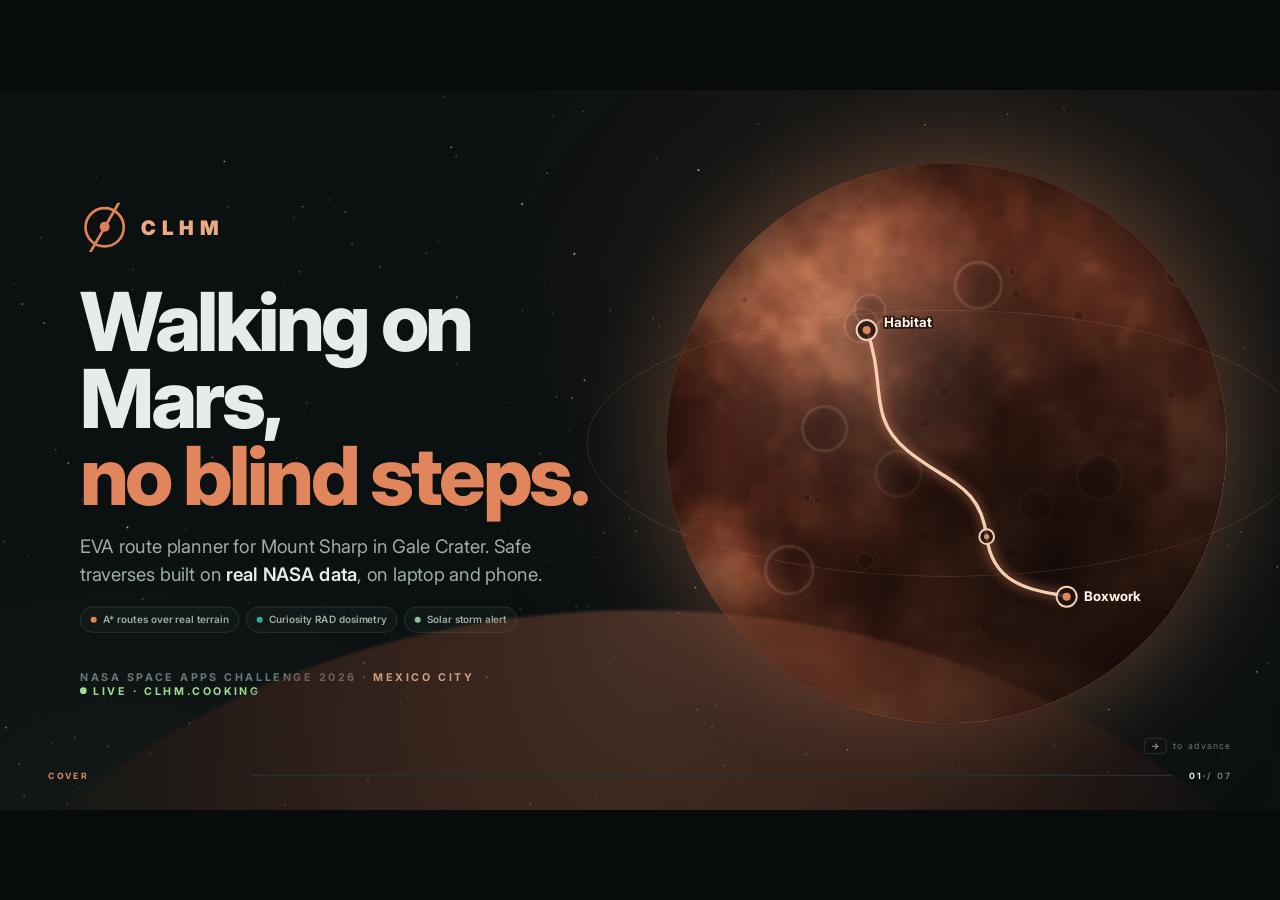
==== index.html @ 2a2dde93 "Add files via upload" ====
<!doctype html>
<html lang="en">
<head>
<meta charset="utf-8">
<meta name="viewport" content="width=device-width, initial-scale=1">
<title>CLHM · Walking on Mars (7 Slides) · NASA Space Apps 2026</title>
<link rel="preconnect" href="https://fonts.googleapis.com">
<link href="https://fonts.googleapis.com/css2?family=Inter:wght@400;500;600;700;800;900&display=swap" rel="stylesheet">
<style>
:root{
  --bg:#0b1011;--bg2:#0e1415;--panel:#141c1d;--panel2:#17201f;--line:#263033;--line2:#37413e;
  --copper:#e1865c;--copper2:#eeb58c;--peach:#f2cfb3;--logo:#df8056;
  --mars1:#b16b4d;--mars2:#92563f;--mars3:#603c32;
  --sage:#8abf94;--sage2:#9fe08f;--sage3:#497752;--teal:#28aaa0;--yellow:#f0cd55;--red:#d87358;
  --text:#e8ece8;--muted:#9eaea3;--dim:#6c7777;
  --ease:cubic-bezier(.7,0,.2,1);--out:cubic-bezier(.16,1,.3,1);
}
*{box-sizing:border-box}
html,body{margin:0;height:100%;background:#070b0c;overflow:hidden;font-family:Inter,"Segoe UI",Arial,sans-serif;color:var(--text);-webkit-font-smoothing:antialiased}
svg.icon{width:1em;height:1em;fill:none;stroke:currentColor;stroke-width:1.7;stroke-linecap:round;stroke-linejoin:round}

/* 1920x1080 stage, scaled to fit the window */
.deck{position:absolute;left:50%;top:50%;width:1920px;height:1080px;transform-origin:0 0;overflow:hidden;
  background:radial-gradient(1200px 700px at 78% 18%,#e1865c14,transparent 70%),radial-gradient(900px 600px at 10% 100%,#8abf940d,transparent 70%),var(--bg)}
#stars{position:absolute;inset:0;width:100%;height:100%;transition:transform 1.6s var(--ease)}
.grain{position:absolute;inset:0;pointer-events:none;opacity:.05;background-image:radial-gradient(#fff 1px,transparent 1px);background-size:3px 3px;mix-blend-mode:overlay}

/* chrome */
.brand{position:absolute;left:72px;top:54px;display:flex;align-items:center;gap:14px;z-index:20;transition:opacity .6s}
.brand svg{width:42px;height:42px}
.brand b{color:#edaa80;font-size:17px;font-weight:800;letter-spacing:4px}
.brand span{color:var(--dim);font-size:13px;font-weight:700;letter-spacing:3px;margin-left:10px;padding-left:16px;border-left:1px solid var(--line2)}
.deck.is-cover .brand{opacity:0}
.footer{position:absolute;left:72px;right:72px;bottom:44px;display:flex;align-items:center;gap:24px;z-index:20;font-size:13px;font-weight:700;letter-spacing:3px;color:var(--dim);text-transform:uppercase}
.footer .section{color:var(--copper);min-width:280px}
.footer .bar{flex:1;height:2px;background:var(--line);border-radius:2px;overflow:hidden}
.footer .bar i{display:block;height:100%;width:0;background:linear-gradient(90deg,var(--copper),var(--peach));transition:width 1s var(--ease)}
.footer .count b{color:var(--text)}
.hint{position:absolute;right:72px;bottom:84px;z-index:20;font-size:13px;color:var(--dim);letter-spacing:2px;display:flex;gap:10px;align-items:center;transition:opacity .5s}
.hint kbd{border:1px solid var(--line2);border-radius:6px;padding:3px 9px;color:var(--muted);font:600 13px Inter,sans-serif}
.deck:not(.is-cover) .hint{opacity:0}

/* slides */
.slide{position:absolute;inset:0;pointer-events:none;z-index:10}
.slide.active{pointer-events:auto}
.r{opacity:0;transform:translateY(34px);filter:blur(6px);transition:opacity .35s,transform .45s var(--ease),filter .35s}
.slide.active .r{opacity:1;transform:none;filter:none;transition:opacity .8s var(--out),transform 1s var(--out),filter .8s;transition-delay:calc(var(--d,0) * 110ms + 380ms)}
.col{position:absolute;top:0;bottom:0;display:flex;flex-direction:column;justify-content:center;width:640px}
.col.left{left:120px}.col.right{left:1190px;width:620px}
.kicker{display:flex;align-items:center;gap:14px;color:var(--copper);font-size:17px;font-weight:800;letter-spacing:4px;text-transform:uppercase;margin-bottom:26px}
.kicker:before{content:"";width:28px;height:2px;background:var(--copper)}
.kicker .n{color:var(--dim)}
h1,h2{margin:0;font-weight:800;letter-spacing:-2px;line-height:1.02}
h2{font-size:68px}
h2 em,h1 em{font-style:normal;color:var(--copper)}
.lead{margin:26px 0 0;font-size:24px;line-height:1.5;color:var(--muted);max-width:600px}
.lead strong{color:var(--text);font-weight:600}

/* key figure */
.stat{margin-top:40px;display:flex;align-items:center;gap:28px;padding-left:26px;border-left:3px solid var(--copper)}
.stat .num{font-size:108px;font-weight:900;letter-spacing:-5px;line-height:.9;white-space:nowrap;
  background:linear-gradient(180deg,#fff2e6 0%,var(--peach) 30%,var(--copper) 100%);-webkit-background-clip:text;background-clip:text;color:transparent}
.stat .num small{font-size:.42em;letter-spacing:-1px}
.stat .lbl{font-size:20px;line-height:1.45;color:var(--muted);max-width:320px}
.stat .lbl b{color:var(--text);font-weight:600}
.tags{display:flex;gap:10px;flex-wrap:wrap;margin-top:28px}
.tag{display:inline-flex;align-items:center;gap:9px;padding:9px 15px;border:1px solid var(--line2);border-radius:999px;background:#121a1acc;color:var(--muted);font-size:15px;font-weight:600}
.tag i{width:9px;height:9px;border-radius:50%;background:var(--sage)}
.tag.copper i{background:var(--copper)}.tag.teal i{background:var(--teal)}.tag.yellow i{background:var(--yellow)}.tag.red i{background:var(--red)}.tag.blue i{background:#3c8cff}

/* devices */
.devices{position:absolute;inset:0;z-index:5;pointer-events:none}
.device{position:absolute;left:0;top:0;transition:transform 1.25s var(--ease),opacity .9s var(--ease)}
.float{animation:float 7s ease-in-out infinite}
.phone .float{animation-delay:-3.5s}
@keyframes float{0%,100%{transform:translateY(0)}50%{transform:translateY(-10px)}}
.bump{animation:bump .9s var(--ease)}
@keyframes bump{0%{transform:none}40%{transform:translateY(16px) scale(.975)}100%{transform:none}}
.laptop{width:1040px}
.lid{position:relative;width:1040px;padding:16px 16px 26px;border-radius:26px 26px 6px 6px;background:linear-gradient(180deg,#22292b,#111516 60%);box-shadow:inset 0 0 0 1.5px #3a4446,inset 0 0 0 6px #0b0e0f,0 40px 90px #000a}
.lid:after{content:"CLHM";position:absolute;left:0;right:0;bottom:6px;text-align:center;font:700 10px Inter,sans-serif;letter-spacing:4px;color:#4b5658}
.screen{position:relative;overflow:hidden;background:#0e1415}
.laptop .screen{width:1008px;height:630px;border-radius:10px}
.laptop .notch{position:absolute;left:50%;top:16px;width:120px;height:17px;transform:translateX(-50%);background:#0b0e0f;border-radius:0 0 10px 10px;z-index:3}
.laptop .notch:after{content:"";position:absolute;left:50%;top:5px;width:6px;height:6px;margin-left:-3px;border-radius:50%;background:#1d2a33;box-shadow:inset 0 0 2px #4a7a9a}
.base{position:relative;width:1180px;height:24px;margin-left:-70px;border-radius:2px 2px 22px 22px;background:linear-gradient(180deg,#4a5355 0,#2b3234 30%,#161a1b 100%);box-shadow:0 30px 60px #000c}
.base:before{content:"";position:absolute;left:50%;top:0;width:170px;height:9px;margin-left:-85px;border-radius:0 0 12px 12px;background:linear-gradient(180deg,#1b2021,#2c3335)}
.shadow{position:absolute;left:4%;right:4%;bottom:-40px;height:40px;background:radial-gradient(closest-side,#000c,transparent);filter:blur(8px)}
.phone{width:278px}
.phone .body{position:relative;padding:11px;border-radius:50px;background:linear-gradient(145deg,#3a4446,#151a1b 40%,#2a3133);box-shadow:inset 0 0 0 1.5px #56625f,inset 0 0 0 5px #0a0d0e,0 40px 80px #000c,-30px 30px 60px #0008}
.phone .screen{width:256px;height:554px;border-radius:40px}
.phone .island{position:absolute;left:50%;top:21px;width:84px;height:24px;transform:translateX(-50%);background:#050707;border-radius:20px;z-index:3}
.phone .btn{position:absolute;width:4px;border-radius:2px;background:#2c3335}
.screen img{position:absolute;left:0;top:0;width:100%;display:block}
.screen img.in{animation:wipe 1s var(--ease) both}
.screen img.in.back{animation-name:wipeBack}
@keyframes wipe{from{clip-path:inset(0 0 0 100%);transform:scale(1.06)}to{clip-path:inset(0 0 0 0);transform:none}}
@keyframes wipeBack{from{clip-path:inset(0 100% 0 0);transform:scale(1.06)}to{clip-path:inset(0 0 0 0);transform:none}}
.glare{position:absolute;inset:0;z-index:2;pointer-events:none;background:linear-gradient(115deg,#ffffff10 0%,transparent 35%,transparent 70%,#ffffff06 100%)}
.hot{position:absolute;z-index:4;width:0;height:0;opacity:0;transition:opacity .4s}
.hot.on{opacity:1;transition-delay:1.1s}
.hot:before,.hot:after{content:"";position:absolute;left:-17px;top:-17px;width:34px;height:34px;border-radius:50%;border:3px solid var(--copper);box-shadow:0 0 18px var(--copper)}
.hot:after{animation:ping 1.8s var(--out) infinite;border-width:2px}
.phone .hot:before,.phone .hot:after{left:-12px;top:-12px;width:24px;height:24px;border-width:2.5px}
.phone .hot:after{border-width:2px}
@keyframes ping{from{transform:scale(1);opacity:1}to{transform:scale(2.6);opacity:0}}

/* cover */
.mars{position:absolute;border-radius:50%;overflow:hidden;background:#7a3f2c}
.mars .tex{position:absolute;inset:0;background-size:200% 100%;background-repeat:repeat-x;animation:spin 90s linear infinite}
@keyframes spin{from{background-position:0 0}to{background-position:-200% 0}}
.mars:after{content:"";position:absolute;inset:0;border-radius:50%;background:radial-gradient(circle at 34% 30%,#ffd9bc30 0,transparent 32%),radial-gradient(circle at 70% 72%,#0b0605f0 0,#0b0605a0 30%,transparent 62%),radial-gradient(circle at 50% 50%,transparent 58%,#00000080 72%,#000000d0 100%)}
.halo{position:absolute;border-radius:50%;box-shadow:0 0 120px 20px #e1865c40,0 0 300px 60px #e1865c18;pointer-events:none}
.cover-mars{left:1000px;top:110px;width:840px;height:840px}
.cover-halo{left:1000px;top:110px;width:840px;height:840px}
.orbit{position:absolute;left:880px;top:330px;width:1080px;height:400px;border:1.5px solid #eeb58c30;border-radius:50%;transform:rotate(-14deg)}
.orbit i{position:absolute;left:50%;top:-6px;width:12px;height:12px;border-radius:50%;background:var(--peach);box-shadow:0 0 16px var(--copper);offset-path:ellipse(540px 200px at 540px 200px);animation:orbit 16s linear infinite}
@keyframes orbit{from{offset-distance:0%}to{offset-distance:100%}}
.cover-route{position:absolute;left:1000px;top:110px;width:840px;height:840px;overflow:visible}
.cover-route path{fill:none;stroke:var(--peach);stroke-width:5;stroke-linecap:round;stroke-dasharray:1200;stroke-dashoffset:1200;filter:drop-shadow(0 0 8px #e1865c)}
.slide.active .cover-route path{animation:draw 3.2s var(--ease) .9s forwards}
@keyframes draw{to{stroke-dashoffset:0}}
.pin{opacity:0}
.slide.active .pin{animation:pin .6s var(--out) forwards}
@keyframes pin{from{opacity:0;transform:scale(.3)}to{opacity:1;transform:none}}
.pin circle.ring{fill:#1c120ecc;stroke:var(--peach);stroke-width:3}
.pin circle.core{fill:var(--copper)}
.pin text{fill:#fff3ea;font:700 20px Inter,sans-serif;paint-order:stroke;stroke:#2a1610;stroke-width:5px}
.cover h1{font-size:122px;letter-spacing:-5px;line-height:.95}
.cover .logo-big{display:flex;align-items:center;gap:18px;margin-bottom:46px}
.cover .logo-big svg{width:74px;height:74px}
.cover .logo-big b{font-size:30px;letter-spacing:9px;color:#edaa80;font-weight:900}
.cover .event{margin-top:56px;color:var(--dim);font-size:16px;letter-spacing:4px;font-weight:700;text-transform:uppercase}
.cover .event b{color:var(--peach)}
.live{display:inline-flex;align-items:center;gap:10px;color:var(--sage2)}
.live:before{content:"";width:10px;height:10px;border-radius:50%;background:var(--sage2);box-shadow:0 0 0 0 #9fe08f80;animation:live 1.8s infinite}
@keyframes live{70%{box-shadow:0 0 0 12px #9fe08f00}100%{box-shadow:0 0 0 0 #9fe08f00}}

/* cards */
.cards{display:grid;gap:22px;margin-top:44px}
.card{position:relative;padding:28px 28px 30px;border:1px solid var(--line2);border-radius:20px;background:linear-gradient(180deg,#172020e6,#111818e6);overflow:hidden}
.card:after{content:"";position:absolute;left:0;top:0;right:0;height:2px;background:linear-gradient(90deg,var(--copper),transparent)}
.card .ico{width:50px;height:50px;border-radius:14px;display:grid;place-items:center;background:#3e3b31;color:var(--copper2);font-size:26px;margin-bottom:18px}
.card h3{margin:0 0 8px;font-size:25px;font-weight:700;letter-spacing:-.5px}
.card p{margin:0;color:var(--muted);font-size:18px;line-height:1.45}
.card .big{font-size:52px;font-weight:900;color:var(--peach);letter-spacing:-2px;margin-bottom:6px}
.wide{position:absolute;left:120px;right:120px;top:0;bottom:0;display:flex;flex-direction:column;justify-content:center}
.wide h2{max-width:1300px}
.horizon{position:absolute;left:-200px;right:-200px;bottom:-1500px;height:1800px;border-radius:50%;
  background:radial-gradient(ellipse at 50% 0%,#b16b4d 0,#7a3f2c 25%,#3a1d15 45%,transparent 60%);opacity:.35;filter:blur(2px)}
.next-grid{grid-template-columns:repeat(4,1fr);margin-top:34px}
.next-grid .card{padding:20px 22px 22px}
.next-grid .card .ico{width:40px;height:40px;font-size:20px;margin-bottom:12px}
.next-grid .card h3{font-size:20px}
.next-grid .card p{font-size:15px}
.qr{width:240px;height:240px;padding:18px;background:#f2ece6;border-radius:24px;box-shadow:0 30px 80px #000a,0 0 0 1px #ffffff20}
.qr img{width:100%;height:100%;display:block}
.url{margin-top:16px;font-size:32px;font-weight:800;color:var(--peach);letter-spacing:-.5px}
.close-mars{left:560px;top:820px;width:800px;height:800px}
</style>
</head>
<body>
<div class="deck" id="deck">
  <canvas id="stars"></canvas>
  <div class="grain"></div>

  <div class="brand"><svg viewBox="0 0 40 40" aria-hidden="true"><circle cx="20" cy="20" r="15.5" fill="none" stroke="#df8056" stroke-width="2.2"/><path d="M8.5 39.9 31.5.1" stroke="#df8056" stroke-width="2.2" stroke-linecap="round"/><circle cx="20" cy="19.5" r="4" fill="#df8056"/></svg><b>CLHM</b><span>MOUNT SHARP · GALE CRATER</span></div>

  <svg width="0" height="0" style="position:absolute" aria-hidden="true">
    <symbol id="i-radiation" viewBox="0 0 24 24"><circle cx="12" cy="12" r="2"/><path d="M12 3.5v3M12 17.5v3M3.5 12h3M17.5 12h3M6 6l2.1 2.1M15.9 15.9 18 18M18 6l-2.1 2.1M8.1 15.9 6 18"/></symbol>
    <symbol id="i-wind" viewBox="0 0 24 24"><path d="M3 8h13a3 3 0 1 0-3-3M2 12h18a2 2 0 1 1-2 2M4 16h9a3 3 0 1 1-3 3"/></symbol>
    <symbol id="i-relief" viewBox="0 0 24 24"><path d="m2.5 19 7-11 3.3 5 2.4-3.5L21.5 19H2.5Z"/><path d="m7.4 11.3 2.1 1.3 1.8-1.5M15.2 9.5l1.5 1.5 1.2-.7"/></symbol>
    <symbol id="i-science" viewBox="0 0 24 24"><path d="M9 3v6l-5.2 9a2 2 0 0 0 1.8 3h12.8a2 2 0 0 0 1.8-3L15 9V3M7 3h10M6.5 16h11"/><path d="M10 18h.01M14 18h.01"/></symbol>
    <symbol id="i-shield" viewBox="0 0 24 24"><path d="M12 2 20 5v6c0 5-3.4 8.6-8 11-4.6-2.4-8-6-8-11V5l8-3Z"/><path d="m9 12 2 2 4-4"/></symbol>
    <symbol id="i-sun" viewBox="0 0 24 24"><circle cx="12" cy="12" r="4"/><path d="M12 2v2M12 20v2M4.9 4.9l1.4 1.4m11.4 11.4 1.4 1.4M2 12h2m16 0h2M4.9 19.1l1.4-1.4M17.7 6.3l1.4-1.4"/></symbol>
    <symbol id="i-compass" viewBox="0 0 24 24"><circle cx="12" cy="12" r="9"/><path d="m15.5 8.5-2.2 4.8-4.8 2.2 2.2-4.8 4.8-2.2Z"/></symbol>
    <symbol id="i-route" viewBox="0 0 24 24"><circle cx="5" cy="18" r="2"/><circle cx="19" cy="6" r="2"/><path d="M7 18h6a4 4 0 0 0 0-8h-2a4 4 0 0 1 0-8h6" transform="translate(0 3)"/></symbol>
  </svg>

  <!-- devices shared by product slides; screens and positions change per slide -->
  <div class="devices">
    <div class="device laptop" id="laptop"><div class="float"><div class="lid"><div class="notch"></div><div class="screen"><div class="glare"></div><div class="hot" id="hot"></div></div></div><div class="base"></div><div class="shadow"></div></div></div>
    <div class="device phone" id="phone"><div class="float"><div class="body"><i class="btn" style="left:-3px;top:150px;height:56px"></i><i class="btn" style="left:-3px;top:220px;height:56px"></i><i class="btn" style="right:-3px;top:180px;height:86px"></i><div class="island"></div><div class="screen"><div class="glare"></div><div class="hot" id="hotPhone"></div></div></div></div></div>
  </div>

  <!-- 1 · Cover -->
  <section class="slide cover" data-layout="none" data-section="Cover">
    <div class="halo cover-halo r" style="--d:0"></div>
    <div class="mars cover-mars r" style="--d:0"><div class="tex"></div></div>
    <div class="orbit r" style="--d:2"><i></i></div>
    <svg class="cover-route" viewBox="0 0 840 840" aria-hidden="true">
      <path d="M300 250 C 330 330, 300 380, 360 430 S 470 480, 480 560 S 560 640, 600 650"/>
      <g class="pin" style="animation-delay:.9s;transform-origin:300px 250px"><circle class="ring" cx="300" cy="250" r="15"/><circle class="core" cx="300" cy="250" r="6"/><text x="326" y="246">Habitat</text></g>
      <g class="pin" style="animation-delay:2.4s;transform-origin:480px 560px"><circle class="ring" cx="480" cy="560" r="11"/><circle class="core" cx="480" cy="560" r="4"/></g>
      <g class="pin" style="animation-delay:4s;transform-origin:600px 650px"><circle class="ring" cx="600" cy="650" r="15"/><circle class="core" cx="600" cy="650" r="6"/><text x="626" y="656">Boxwork</text></g>
    </svg>
    <div class="col left" style="width:860px">
      <div class="logo-big r" style="--d:1"><svg viewBox="0 0 40 40" aria-hidden="true"><circle cx="20" cy="20" r="15.5" fill="none" stroke="#df8056" stroke-width="2.2"/><path d="M8.5 39.9 31.5.1" stroke="#df8056" stroke-width="2.2" stroke-linecap="round"/><circle cx="20" cy="19.5" r="4" fill="#df8056"/></svg><b>CLHM</b></div>
      <h1 class="r" style="--d:2">Walking on Mars,<br><em>no blind steps.</em></h1>
      <p class="lead r" style="--d:3;font-size:28px;max-width:720px">EVA route planner for Mount Sharp in Gale Crater. Safe traverses built on <strong>real NASA data</strong>, on laptop and phone.</p>
      <div class="tags r" style="--d:4"><span class="tag copper"><i></i>A* routes over real terrain</span><span class="tag teal"><i></i>Curiosity RAD dosimetry</span><span class="tag"><i></i>Solar storm alert</span></div>
      <div class="event r" style="--d:5">NASA Space Apps Challenge 2026 · <b>Mexico City</b> &nbsp;·&nbsp; <span class="live">Live · clhm.cooking</span></div>
    </div>
  </section>

  <!-- 2 · The challenge -->
  <section class="slide" data-layout="none" data-section="The Challenge">
    <div class="horizon"></div>
    <div class="wide">
      <div class="kicker r" style="--d:0">The Challenge</div>
      <h2 class="r" style="--d:1">On Mars, every step costs<br><em>oxygen, time, and radiation.</em></h2>
      <div class="cards r" style="--d:2;grid-template-columns:repeat(3,1fr);max-width:1500px">
        <div class="card"><div class="big">&lt;1%</div><h3>Almost no shield</h3><p>Mars has less than 1% of Earth's atmospheric pressure and no global magnetic field. Radiation reaches the crew directly.</p></div>
        <div class="card"><div class="ico"><svg class="icon"><use href="#i-wind"/></svg></div><h3>Heavy suits</h3><p>Two astronauts in pressurized suits plus a cargo rover. Every climb increases oxygen consumption.</p></div>
        <div class="card"><div class="ico"><svg class="icon"><use href="#i-relief"/></svg></div><h3>Unforgiving terrain</h3><p>Slopes over 15° stop the rover and over 20° block walking. Loose sand and fractured rock lie along the path.</p></div>
      </div>
    </div>
  </section>

  <!-- 3 · Solution and NASA maps -->
  <section class="slide" data-layout="a" data-laptop="planner" data-phone="planner" data-hot="49.5,38" data-hot-phone="29.5,44.5" data-section="The Solution">
    <div class="col left">
      <div class="kicker r" style="--d:0">The Solution <span class="n">· 01</span></div>
      <h2 class="r" style="--d:1">A navigator <em>for Gale.</em></h2>
      <p class="lead r" style="--d:2">Pick from <strong>15 real sites</strong> or click any two points across <strong>6,700 km²</strong>. Built over Viking, CTX, and HiRISE mosaics (down to <strong>~1 m/px</strong>), enforcing <strong>15° rover and 20° foot</strong> limits with 10 m terrain models.</p>
      <div class="tags r" style="--d:3"><span class="tag"><i></i>15 sites · 23 routes</span><span class="tag copper"><i></i>15° rover · 20° foot</span><span class="tag teal"><i></i>22 zones at 10 m</span></div>
      <div class="stat r" style="--d:4"><div class="num" data-to="232"><small>×</small></div><div class="lbl"><b>more orbital detail:</b> from 232 m down to ~1 m per pixel over the terrain</div></div>
    </div>
  </section>

  <!-- 4 · Real science and transparency -->
  <section class="slide" data-layout="b" data-laptop="radiation" data-phone="radiation_sat" data-hot="87,47" data-hot-phone="39,40" data-section="NASA Data">
    <div class="col right">
      <div class="kicker r" style="--d:0">Real Science <span class="n">· 02</span></div>
      <h2 class="r" style="--d:1">Real data and <em>transparency.</em></h2>
      <p class="lead r" style="--d:2">We integrate <strong>10 NASA and USGS datasets</strong> across all 4 challenge families: <strong>Curiosity RAD</strong> dose (<strong>0.364 mSv/day</strong> with canyon shielding), <strong>THEMIS</strong> night IR (firm rock vs. sand), and a blue <strong>10 m vs. 200 m</strong> confidence layer.</p>
      <div class="tags r" style="--d:3"><span class="tag teal"><i></i>315 days RAD 2026</span><span class="tag blue"><i></i>22 zones 10 m</span><span class="tag copper"><i></i>THEMIS night IR</span></div>
      <div class="stat r" style="--d:4"><div class="num" data-to="10">0</div><div class="lbl"><b>open datasets</b> across all <b>4/4 challenge families</b> in one unified map</div></div>
    </div>
  </section>

  <!-- 5 · Live A* routing and copilot -->
  <section class="slide" data-layout="a" data-laptop="details" data-phone="details" data-hot="91,52" data-hot-phone="72,68" data-section="A* Routing">
    <div class="col left">
      <div class="kicker r" style="--d:0">Live A* Engine <span class="n">· 03</span></div>
      <h2 class="r" style="--d:1">Four numbers <em>and the why.</em></h2>
      <p class="lead r" style="--d:2">Computes distance (<strong>14 km</strong>), time (<strong>3 h 36 min</strong>), oxygen (<strong>0.4 kg</strong> for two astronauts), and dose (<strong>0.045 mSv</strong>), with a profile that saves <strong>112 min</strong> at equal risk and <strong>voice guidance</strong> so crews watch the ground.</p>
      <div class="tags r" style="--d:3"><span class="tag"><i></i>-112 min vs. safest route</span><span class="tag copper"><i></i>Browser voice copilot</span></div>
      <div class="stat r" style="--d:4"><div class="num" data-to="0.4" data-dec="1"><small> s</small></div><div class="lbl">to compute a <b>19 km</b> A* route over real Martian terrain</div></div>
    </div>
  </section>

  <!-- 6 · Solar storm + Live today -->
  <section class="slide" data-layout="b" data-laptop="storm_geo" data-phone="storm_geo" data-hot="62.8,78.8" data-hot-phone="49.2,61.5" data-section="Emergency & Live">
    <div class="col right">
      <div class="kicker r" style="--d:0">Emergency &amp; Live App <span class="n">· 04</span></div>
      <h2 class="r" style="--d:1">To shelter in 0.12 s. <em>Live today.</em></h2>
      <p class="lead r" style="--d:2">During a solar particle storm, CLHM instantly reroutes to the <strong>nearest natural shelter</strong>. Not a mockup: it passes <strong>42/42 automated backend and frontend-logic tests</strong> and runs live with zero installs.</p>
      <div class="tags r" style="--d:3"><span class="tag"><i></i>42/42 tests</span><span class="tag teal"><i></i>0 installs</span><span class="tag copper"><i></i>Cloud Run + HTTPS</span></div>
      <div class="stat r" style="--d:4"><div class="num" data-to="0.12" data-dec="2"><small> s</small></div><div class="lbl">to find <b>solar storm evacuation</b> from the live server</div></div>
    </div>
  </section>

  <!-- 7 · What's next and Close -->
  <section class="slide" data-layout="none" data-section="Closing">
    <div class="halo close-mars r" style="--d:0"></div>
    <div class="mars close-mars r" style="--d:0"><div class="tex"></div></div>
    <div class="wide" style="align-items:center;text-align:center;justify-content:flex-start;padding-top:110px">
      <div class="kicker r" style="--d:0">What's Next · Thank You</div>
      <h2 class="r" style="--d:1;font-size:66px">Explore Mount Sharp <em>today.</em></h2>
      <div class="cards next-grid r" style="--d:2;width:100%;max-width:1460px;text-align:left">
        <div class="card"><div class="ico"><svg class="icon"><use href="#i-compass"/></svg></div><h3>Helmet HUD</h3><p>The same guidance projected onto the suit visor.</p></div>
        <div class="card"><div class="ico"><svg class="icon"><use href="#i-science"/></svg></div><h3>POV Photos</h3><p>Curiosity Mastcam and Navcam views at each site.</p></div>
        <div class="card"><div class="ico"><svg class="icon"><use href="#i-sun"/></svg></div><h3>REMS Weather</h3><p>Live weather data to refine each EVA budget.</p></div>
        <div class="card"><div class="ico"><svg class="icon"><use href="#i-route"/></svg></div><h3>More 10 m Zones</h3><p>Expand HiRISE terrain models for finer steps.</p></div>
      </div>
      <div class="r" style="--d:3;margin-top:42px;display:flex;align-items:center;gap:48px;text-align:left">
        <div class="qr"><img src="../assets/qr.svg" alt="QR code to www.clhm.cooking"></div>
        <div><div class="live" style="font-size:17px;font-weight:700;letter-spacing:3px">LIVE NOW</div><div class="url">www.clhm.cooking</div><p class="lead" style="margin-top:10px;font-size:21px;max-width:460px">Scan and plan your first Mars walk right from your phone. Thank you.</p></div>
      </div>
    </div>
  </section>

  <div class="hint"><kbd>→</kbd> to advance</div>
  <div class="footer"><div class="section" id="section">Cover</div><div class="bar"><i id="progress"></i></div><div class="count" id="count"></div></div>
</div>

<script>
(() => {
  "use strict";
  const deck = document.getElementById("deck");
  const slides = [...deck.querySelectorAll(".slide")];
  const laptop = document.getElementById("laptop"), phone = document.getElementById("phone"), hot = document.getElementById("hot"), hotPhone = document.getElementById("hotPhone");
  const SCREENS = "../assets/screens/";

  // Device positions per layout: [x, y, scale, opacity].
  const LAYOUTS = {
    a: { laptop: [790, 190, 1, 1], phone: [1590, 420, 1, 1] },
    b: { laptop: [110, 190, 1, 1], phone: [40, 420, 1, 1] },
    c: { laptop: [700, 330, .96, 1], phone: [1560, 380, 1, 1] },
    none: { laptop: [440, 1200, .9, 0], phone: [1500, 1250, .9, 0] },
  };

  function fit() {
    const scale = Math.min(innerWidth / 1920, innerHeight / 1080);
    deck.style.transform = `scale(${scale}) translate(-50%, -50%)`;
  }
  addEventListener("resize", fit); fit();

  // Starfield
  const canvas = document.getElementById("stars"), ctx = canvas.getContext("2d");
  canvas.width = 1920 * 1.2; canvas.height = 1080;
  const stars = Array.from({ length: 420 }, () => ({ x: Math.random() * canvas.width, y: Math.random() * canvas.height, r: Math.random() * 1.4 + .2, a: Math.random() * .7 + .15, t: Math.random() * 6.28 }));
  canvas.style.width = `${1920 * 1.2}px`;
  function drawStars(time) {
    ctx.clearRect(0, 0, canvas.width, canvas.height);
    for (const s of stars) {
      ctx.globalAlpha = s.a * (.65 + .35 * Math.sin(time / 1300 + s.t));
      ctx.fillStyle = s.r > 1.2 ? "#f2cfb3" : "#dfe8e4";
      ctx.beginPath(); ctx.arc(s.x, s.y, s.r, 0, 6.283); ctx.fill();
    }
    requestAnimationFrame(drawStars);
  }
  requestAnimationFrame(drawStars);

  // Procedural Mars texture (tileable in x), drawn once.
  function marsTexture() {
    const W = 1024, H = 512, c = document.createElement("canvas"); c.width = W; c.height = H;
    const g = c.getContext("2d"), img = g.createImageData(W, H);
    const seed = (n) => { const x = Math.sin(n * 127.1) * 43758.5453; return x - Math.floor(x); };
    const grid = (cells) => Array.from({ length: cells * (cells / 2 + 1) }, (_, i) => seed(i + cells * 17));
    const octaves = [8, 16, 32, 64, 128].map((cells) => ({ cells, v: grid(cells) }));
    const smooth = (t) => t * t * (3 - 2 * t);
    function noise(o, x, y) {
      const cx = o.cells, cy = cx / 2, gx = x * cx, gy = y * cy;
      const x0 = Math.floor(gx), y0 = Math.floor(gy), fx = smooth(gx - x0), fy = smooth(gy - y0);
      const at = (i, j) => o.v[(j % (cy + 1)) * cx + (i % cx)];
      const a = at(x0, y0), b = at(x0 + 1, y0), d = at(x0, y0 + 1), e = at(x0 + 1, y0 + 1);
      return (a + (b - a) * fx) * (1 - fy) + (d + (e - d) * fx) * fy;
    }
    const ramp = [[0, [70, 32, 22]], [.35, [122, 60, 40]], [.55, [168, 92, 62]], [.72, [196, 120, 82]], [1, [232, 168, 124]]];
    for (let y = 0; y < H; y++) for (let x = 0; x < W; x++) {
      let n = 0, amp = 1, sum = 0;
      for (const o of octaves) { n += noise(o, x / W, y / H) * amp; sum += amp; amp *= .55; }
      n /= sum;
      const band = .08 * Math.sin(y / H * 9 + n * 4);
      let v = Math.min(1, Math.max(0, (n - .3) * 1.7 + band));
      let k = 0; while (k < ramp.length - 2 && v > ramp[k + 1][0]) k++;
      const [p0, c0] = ramp[k], [p1, c1] = ramp[k + 1], t = (v - p0) / (p1 - p0);
      const i = (y * W + x) * 4;
      for (let ch = 0; ch < 3; ch++) img.data[i + ch] = c0[ch] + (c1[ch] - c0[ch]) * t;
      img.data[i + 3] = 255;
    }
    g.putImageData(img, 0, 0);
    for (let i = 0; i < 60; i++) {
      const x = seed(i * 3.1) * W, y = H * .15 + seed(i * 7.7) * H * .7, r = 3 + Math.pow(seed(i * 1.3), 3) * 28;
      for (const dx of [0, W, -W]) {
        const grd = g.createRadialGradient(x + dx, y, r * .2, x + dx, y, r);
        grd.addColorStop(0, "rgba(40,18,12,.35)"); grd.addColorStop(.75, "rgba(40,18,12,.15)"); grd.addColorStop(.9, "rgba(255,210,170,.25)"); grd.addColorStop(1, "rgba(255,210,170,0)");
        g.fillStyle = grd; g.beginPath(); g.arc(x + dx, y, r, 0, 6.283); g.fill();
      }
    }
    return c.toDataURL("image/jpeg", .9);
  }
  const tex = marsTexture();
  for (const el of deck.querySelectorAll(".mars .tex")) el.style.backgroundImage = `url(${tex})`;

  // Preload every screen
  const names = new Set();
  for (const s of slides) { if (s.dataset.laptop) names.add(`${s.dataset.laptop}_laptop`); if (s.dataset.phone) names.add(`${s.dataset.phone}_phone`); }
  for (const n of names) { const i = new Image(); i.src = `${SCREENS}${n}.webp`; }

  function place(device, [x, y, s, o]) {
    device.style.transform = `translate(${x}px, ${y}px) scale(${s})`;
    device.style.opacity = o;
  }

  function setScreen(device, file, backwards) {
    const screen = device.querySelector(".screen");
    const src = `${SCREENS}${file}.webp`;
    if (screen.dataset.want === src) return false;
    screen.dataset.want = src;
    const img = new Image(); img.alt = ""; img.src = src;
    const show = () => {
      if (screen.dataset.want !== src) return;
      const hasCurrent = !!screen.querySelector("img");
      if (hasCurrent) { img.classList.add("in"); if (backwards) img.classList.add("back"); }
      screen.insertBefore(img, screen.querySelector(".glare"));
      setTimeout(() => {
        if (screen.dataset.want !== src) return;
        for (const old of [...screen.querySelectorAll("img")]) if (old !== img) old.remove();
      }, 1100);
    };
    (img.decode ? img.decode().catch(() => {}) : Promise.resolve()).then(show);
    return true;
  }

  function bump(device) {
    const f = device.querySelector(".float");
    f.classList.remove("bump"); void f.offsetWidth; f.classList.add("bump");
    setTimeout(() => f.classList.remove("bump"), 950);
  }

  function countUp(slide) {
    for (const el of slide.querySelectorAll(".num[data-to]")) {
      const to = parseFloat(el.dataset.to), dec = parseInt(el.dataset.dec || "0", 10);
      const suffix = el.querySelector("small")?.outerHTML || "";
      const start = performance.now() + 600, dur = 1500;
      const fmt = (v) => v.toLocaleString("en-US", { minimumFractionDigits: dec, maximumFractionDigits: dec });
      el.innerHTML = fmt(0) + suffix;
      const tick = (now) => {
        const t = Math.min(1, Math.max(0, (now - start) / dur)), e = 1 - Math.pow(1 - t, 3);
        el.innerHTML = fmt(to * e) + suffix;
        if (t < 1 && slide.classList.contains("active")) requestAnimationFrame(tick);
        else el.innerHTML = fmt(to) + suffix;
      };
      requestAnimationFrame(tick);
    }
  }

  let index = -1, prevLayout = "none";
  function go(n) {
    n = Math.max(0, Math.min(slides.length - 1, n));
    if (n === index) return;
    const backwards = n < index;
    const slide = slides[n];
    slides.forEach((s, i) => s.classList.toggle("active", i === n));
    index = n;
    deck.classList.toggle("is-cover", n === 0);
    const layout = slide.dataset.layout || "none";
    const pos = LAYOUTS[layout];
    place(laptop, pos.laptop); place(phone, pos.phone);
    let changed = false;
    if (slide.dataset.laptop) changed = setScreen(laptop, `${slide.dataset.laptop}_laptop`, backwards) || changed;
    if (slide.dataset.phone) changed = setScreen(phone, `${slide.dataset.phone}_phone`, backwards) || changed;
    if (changed && layout === prevLayout && layout !== "none") { bump(laptop); setTimeout(() => bump(phone), 120); }
    prevLayout = layout;
    hot.classList.remove("on");
    hotPhone.classList.remove("on");
    if (slide.dataset.hot) {
      const [x, y] = slide.dataset.hot.split(",").map(Number);
      hot.style.left = `${x}%`; hot.style.top = `${y}%`;
      requestAnimationFrame(() => hot.classList.add("on"));
    }
    if (slide.dataset.hotPhone) {
      const [px, py] = slide.dataset.hotPhone.split(",").map(Number);
      hotPhone.style.left = `${px}%`; hotPhone.style.top = `${py}%`;
      requestAnimationFrame(() => hotPhone.classList.add("on"));
    }
    document.getElementById("stars").style.transform = `translateX(${-n * 18}px)`;
    document.getElementById("section").textContent = slide.dataset.section || "";
    document.getElementById("count").innerHTML = `<b>${String(n + 1).padStart(2, "0")}</b> / ${String(slides.length).padStart(2, "0")}`;
    document.getElementById("progress").style.width = `${(n / (slides.length - 1)) * 100}%`;
    countUp(slide);
    history.replaceState(null, "", `#${n + 1}`);
  }

  addEventListener("keydown", (e) => {
    if (["ArrowRight", "ArrowDown", "PageDown", " ", "Enter"].includes(e.key)) { e.preventDefault(); go(index + 1); }
    else if (["ArrowLeft", "ArrowUp", "PageUp", "Backspace"].includes(e.key)) { e.preventDefault(); go(index - 1); }
    else if (e.key === "Home") go(0);
    else if (e.key === "End") go(slides.length - 1);
    else if (e.key.toLowerCase() === "f") { document.fullscreenElement ? document.exitFullscreen() : document.documentElement.requestFullscreen?.(); }
  });
  addEventListener("click", (e) => { if (e.target.closest("a")) return; go(index + (e.clientX < innerWidth * .25 ? -1 : 1)); });
  let touchX = null;
  addEventListener("touchstart", (e) => { touchX = e.touches[0].clientX; }, { passive: true });
  addEventListener("touchend", (e) => {
    if (touchX === null) return;
    const dx = e.changedTouches[0].clientX - touchX; touchX = null;
    if (Math.abs(dx) > 40) go(index + (dx < 0 ? 1 : -1));
  });

  // Start hidden below, then enter.
  place(laptop, LAYOUTS.none.laptop); place(phone, LAYOUTS.none.phone);
  const start = Math.max(1, parseInt(location.hash.slice(1), 10) || 1) - 1;
  requestAnimationFrame(() => go(start));
})();
</script>
</body>
</html>
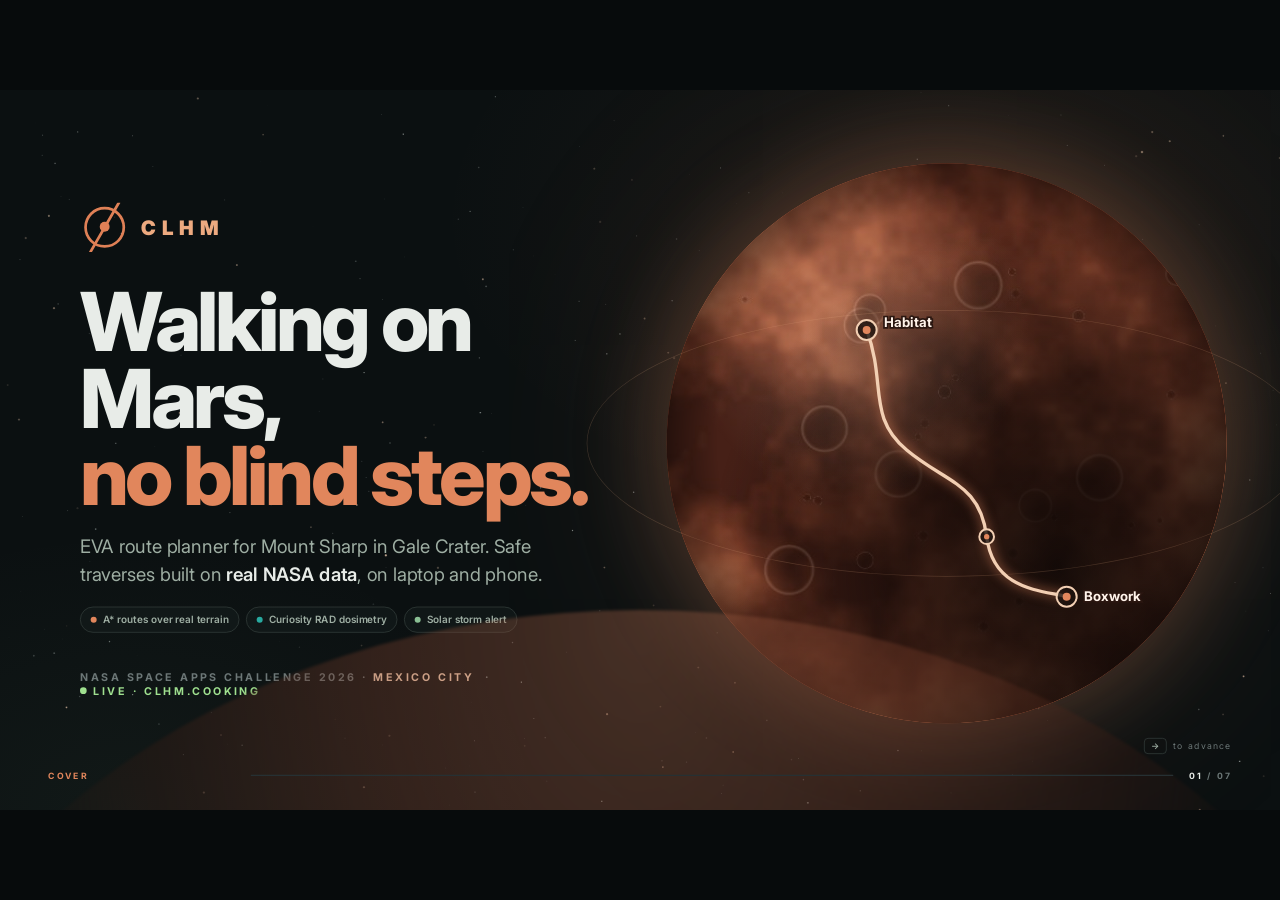
==== commit 02a4c9c0: "Add presentation assets, fix relative paths and slide 4, and update README" ====
--- a/index.html
+++ b/index.html
@@ -229,7 +229,7 @@
   </section>
 
   <!-- 4 · Real science and transparency -->
-  <section class="slide" data-layout="b" data-laptop="radiation" data-phone="radiation_sat" data-hot="87,47" data-hot-phone="39,40" data-section="NASA Data">
+  <section class="slide" data-layout="b" data-laptop="radiation" data-phone="radiation" data-hot="87,47" data-hot-phone="39,46.5" data-section="NASA Data">
     <div class="col right">
       <div class="kicker r" style="--d:0">Real Science <span class="n">· 02</span></div>
       <h2 class="r" style="--d:1">Real data and <em>transparency.</em></h2>
@@ -275,7 +275,7 @@
         <div class="card"><div class="ico"><svg class="icon"><use href="#i-route"/></svg></div><h3>More 10 m Zones</h3><p>Expand HiRISE terrain models for finer steps.</p></div>
       </div>
       <div class="r" style="--d:3;margin-top:42px;display:flex;align-items:center;gap:48px;text-align:left">
-        <div class="qr"><img src="../assets/qr.svg" alt="QR code to www.clhm.cooking"></div>
+        <div class="qr"><img src="assets/qr.svg" alt="QR code to www.clhm.cooking"></div>
         <div><div class="live" style="font-size:17px;font-weight:700;letter-spacing:3px">LIVE NOW</div><div class="url">www.clhm.cooking</div><p class="lead" style="margin-top:10px;font-size:21px;max-width:460px">Scan and plan your first Mars walk right from your phone. Thank you.</p></div>
       </div>
     </div>
@@ -291,7 +291,7 @@
   const deck = document.getElementById("deck");
   const slides = [...deck.querySelectorAll(".slide")];
   const laptop = document.getElementById("laptop"), phone = document.getElementById("phone"), hot = document.getElementById("hot"), hotPhone = document.getElementById("hotPhone");
-  const SCREENS = "../assets/screens/";
+  const SCREENS = "assets/screens/";
 
   // Device positions per layout: [x, y, scale, opacity].
   const LAYOUTS = {
